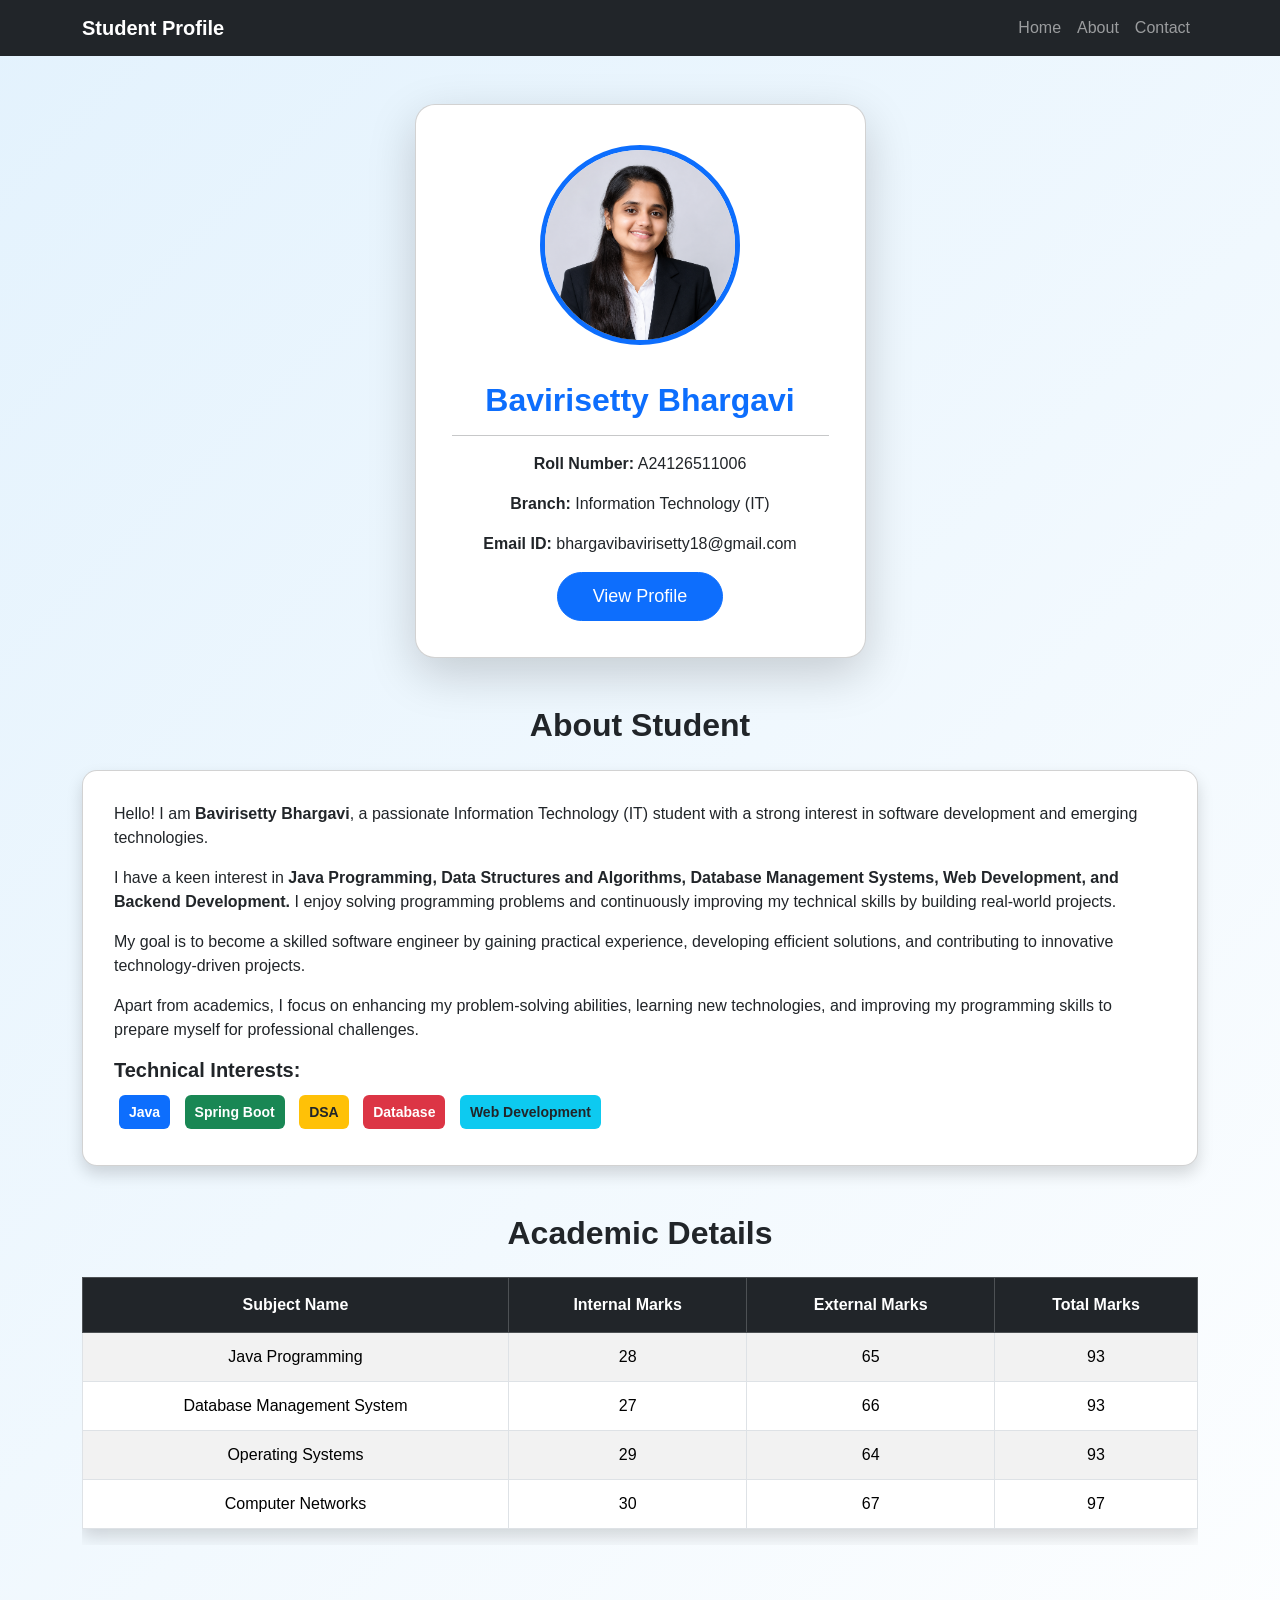
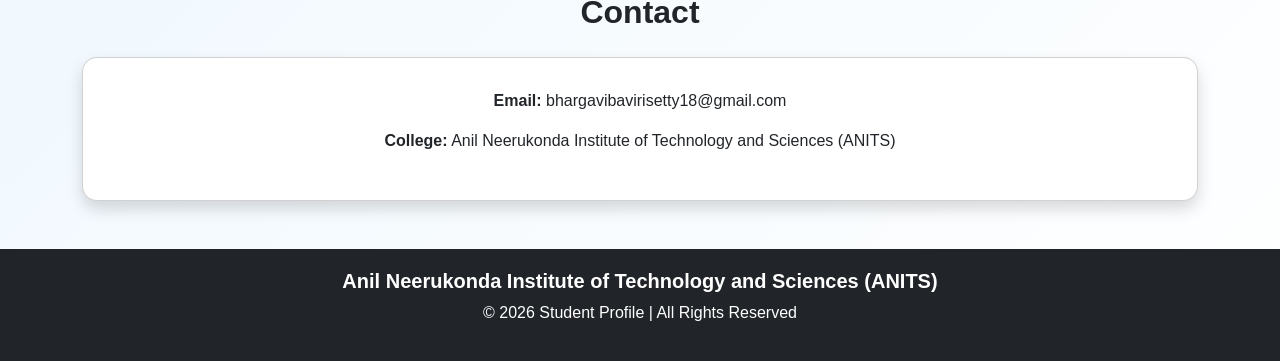
==== index.html @ 39b28a6b "Initial commit" ====
<!DOCTYPE html>
<html lang="en">

<head>

<meta charset="UTF-8">
<meta name="viewport" content="width=device-width, initial-scale=1.0">

<title>Student Profile</title>

<link href="https://cdn.jsdelivr.net/npm/bootstrap@5.3.3/dist/css/bootstrap.min.css"
rel="stylesheet">

<link rel="stylesheet" href="style.css">

</head>


<body>


<!-- Navbar -->

<nav class="navbar navbar-expand-lg navbar-dark bg-dark sticky-top">

<div class="container">

<a class="navbar-brand fw-bold" href="#home">
Student Profile
</a>


<button class="navbar-toggler"
type="button"
data-bs-toggle="collapse"
data-bs-target="#navbarMenu">

<span class="navbar-toggler-icon"></span>

</button>



<div class="collapse navbar-collapse" id="navbarMenu">

<ul class="navbar-nav ms-auto">

<li class="nav-item">
<a class="nav-link" href="#home">Home</a>
</li>


<li class="nav-item">
<a class="nav-link" href="#about">About</a>
</li>


<li class="nav-item">
<a class="nav-link" href="#contact">Contact</a>
</li>


</ul>

</div>

</div>

</nav>





<!-- Home Section -->

<section id="home">


<div class="container my-5">


<div class="row justify-content-center">


<div class="col-lg-5 col-md-7 col-sm-12">


<div class="card profile-card shadow-lg">


<!-- Updated Image Path -->

<img src="image/pic.png"
class="profile-img"
alt="Student Photo">



<div class="card-body text-center">


<h2 class="student-name">
Bavirisetty Bhargavi
</h2>


<hr>


<p>
<strong>Roll Number:</strong>
A24126511006
</p>


<p>
<strong>Branch:</strong>
Information Technology (IT)
</p>


<p>
<strong>Email ID:</strong>
bhargavibavirisetty18@gmail.com
</p>



<button class="btn btn-primary profile-btn">
View Profile
</button>


</div>


</div>


</div>


</div>


</div>


</section>







<!-- About Section -->


<section id="about" class="container my-5">


<h2 class="text-center section-title">
About Student
</h2>



<div class="card shadow about-card">


<div class="card-body">


<p>
Hello! I am <strong>Bavirisetty Bhargavi</strong>, a passionate
Information Technology (IT) student with a strong interest in
software development and emerging technologies.
</p>



<p>
I have a keen interest in
<strong>
Java Programming, Data Structures and Algorithms,
Database Management Systems, Web Development,
and Backend Development.
</strong>

I enjoy solving programming problems and continuously
improving my technical skills by building real-world projects.
</p>



<p>
My goal is to become a skilled software engineer by gaining
practical experience, developing efficient solutions, and
contributing to innovative technology-driven projects.
</p>



<p>
Apart from academics, I focus on enhancing my problem-solving
abilities, learning new technologies, and improving my
programming skills to prepare myself for professional challenges.
</p>



<h5 class="fw-bold">
Technical Interests:
</h5>


<span class="badge bg-primary">
Java
</span>


<span class="badge bg-success">
Spring Boot
</span>


<span class="badge bg-warning text-dark">
DSA
</span>


<span class="badge bg-danger">
Database
</span>


<span class="badge bg-info text-dark">
Web Development
</span>



</div>


</div>


</section>







<!-- Academic Details -->


<section class="container my-5">


<h2 class="text-center section-title">
Academic Details
</h2>



<div class="table-responsive">


<table class="table table-bordered table-striped table-hover shadow">


<thead class="table-dark">

<tr>

<th>Subject Name</th>
<th>Internal Marks</th>
<th>External Marks</th>
<th>Total Marks</th>

</tr>

</thead>



<tbody>


<tr>
<td>Java Programming</td>
<td>28</td>
<td>65</td>
<td>93</td>
</tr>



<tr>
<td>Database Management System</td>
<td>27</td>
<td>66</td>
<td>93</td>
</tr>



<tr>
<td>Operating Systems</td>
<td>29</td>
<td>64</td>
<td>93</td>
</tr>



<tr>
<td>Computer Networks</td>
<td>30</td>
<td>67</td>
<td>97</td>
</tr>


</tbody>


</table>


</div>


</section>







<!-- Contact Section -->


<section id="contact" class="container my-5">


<h2 class="text-center section-title">
Contact
</h2>



<div class="card shadow contact-card text-center">


<div class="card-body">


<p>
<strong>Email:</strong>
bhargavibavirisetty18@gmail.com
</p>



<p>
<strong>College:</strong>
Anil Neerukonda Institute of Technology and Sciences (ANITS)
</p>



</div>


</div>


</section>







<!-- Footer -->


<footer class="text-center">


<h5>
Anil Neerukonda Institute of Technology and Sciences (ANITS)
</h5>


<p>
© 2026 Student Profile | All Rights Reserved
</p>


</footer>





<script src="https://cdn.jsdelivr.net/npm/bootstrap@5.3.3/dist/js/bootstrap.bundle.min.js">
</script>


</body>

</html>
---- style.css ----
html {

    scroll-behavior: smooth;

}



body {

    background: linear-gradient(
        135deg,
        #e3f2fd,
        #ffffff
    );

    font-family: Arial, sans-serif;

}



/* Profile Card */

.profile-card {

    border-radius:20px;

    padding:20px;

    transition:0.3s;

}


.profile-card:hover {

    transform:translateY(-10px);

}



/* Student Image */

.profile-img {

    width:200px;

    height:200px;

    object-fit:cover;

    border-radius:50%;

    margin:20px auto;

    border:5px solid #0d6efd;

}



/* Student Name */

.student-name {

    color:#0d6efd;

    font-weight:bold;

}



/* Button */

.profile-btn {

    padding:10px 35px;

    border-radius:25px;

    font-size:18px;

}



/* Section Titles */

.section-title {

    font-weight:bold;

    color:#212529;

    margin-bottom:25px;

}



/* About and Contact Cards */

.about-card,
.contact-card {

    border-radius:15px;

    padding:15px;

}



/* Badges */

.badge {

    font-size:14px;

    padding:10px;

    margin:5px;

}



/* Table */

.table {

    background:white;

    text-align:center;

}



.table th {

    padding:15px;

}


.table td {

    padding:12px;

}




/* Footer */

footer {

    background:#212529;

    color:white;

    text-align:center;

    padding:20px;

    margin-top:40px;

}


footer h5 {

    font-weight:bold;

}
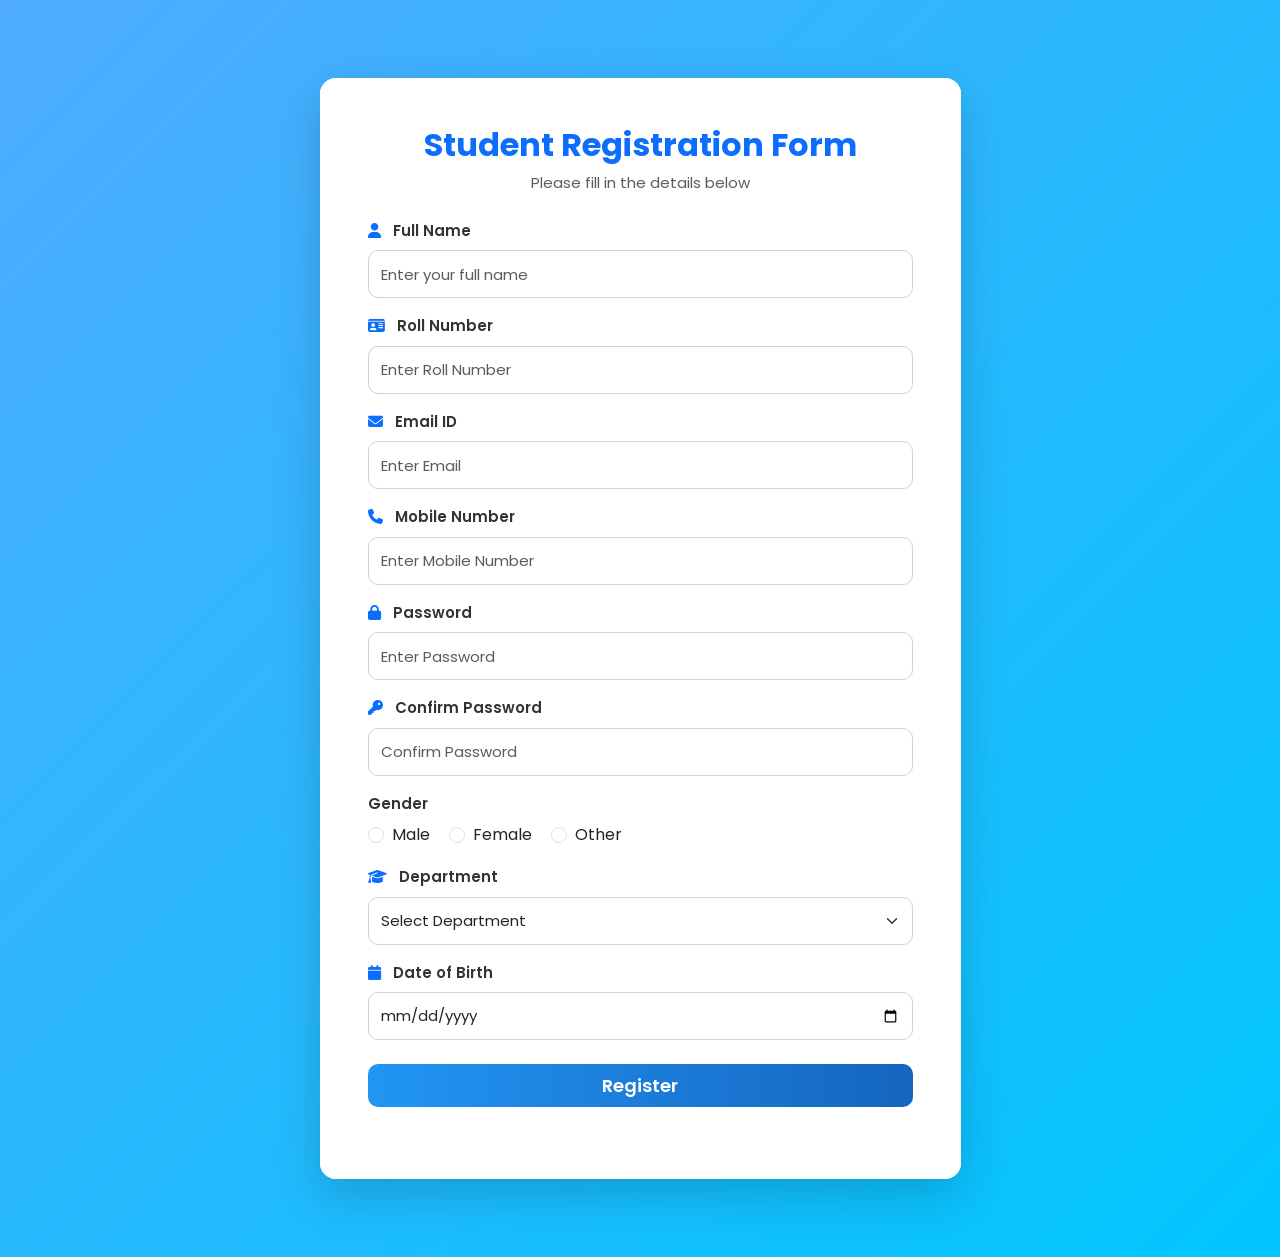
==== commit e64111cb: "Student registration" ====
--- a/index.html
+++ b/index.html
@@ -1,421 +1,302 @@
-<!DOCTYPE html>
-<html lang="en">
-
-<head>
-
-<meta charset="UTF-8">
-<meta name="viewport" content="width=device-width, initial-scale=1.0">
-
-<title>Student Profile</title>
-
-<link href="https://cdn.jsdelivr.net/npm/bootstrap@5.3.3/dist/css/bootstrap.min.css"
-rel="stylesheet">
-
-<link rel="stylesheet" href="style.css">
-
-</head>
-
-
-<body>
-
-
-<!-- Navbar -->
-
-<nav class="navbar navbar-expand-lg navbar-dark bg-dark sticky-top">
-
-<div class="container">
-
-<a class="navbar-brand fw-bold" href="#home">
-Student Profile
-</a>
-
-
-<button class="navbar-toggler"
-type="button"
-data-bs-toggle="collapse"
-data-bs-target="#navbarMenu">
-
-<span class="navbar-toggler-icon"></span>
-
-</button>
-
-
-
-<div class="collapse navbar-collapse" id="navbarMenu">
-
-<ul class="navbar-nav ms-auto">
-
-<li class="nav-item">
-<a class="nav-link" href="#home">Home</a>
-</li>
-
-
-<li class="nav-item">
-<a class="nav-link" href="#about">About</a>
-</li>
-
-
-<li class="nav-item">
-<a class="nav-link" href="#contact">Contact</a>
-</li>
-
-
-</ul>
-
-</div>
-
-</div>
-
-</nav>
-
-
-
-
-
-<!-- Home Section -->
-
-<section id="home">
-
-
-<div class="container my-5">
-
-
-<div class="row justify-content-center">
-
-
-<div class="col-lg-5 col-md-7 col-sm-12">
-
-
-<div class="card profile-card shadow-lg">
-
-
-<!-- Updated Image Path -->
-
-<img src="image/pic.png"
-class="profile-img"
-alt="Student Photo">
-
-
-
-<div class="card-body text-center">
-
-
-<h2 class="student-name">
-Bavirisetty Bhargavi
-</h2>
-
-
-<hr>
-
-
-<p>
-<strong>Roll Number:</strong>
-A24126511006
-</p>
-
-
-<p>
-<strong>Branch:</strong>
-Information Technology (IT)
-</p>
-
-
-<p>
-<strong>Email ID:</strong>
-bhargavibavirisetty18@gmail.com
-</p>
-
-
-
-<button class="btn btn-primary profile-btn">
-View Profile
-</button>
-
-
-</div>
-
-
-</div>
-
-
-</div>
-
-
-</div>
-
-
-</div>
-
-
-</section>
-
-
-
-
-
-
-
-<!-- About Section -->
-
-
-<section id="about" class="container my-5">
-
-
-<h2 class="text-center section-title">
-About Student
-</h2>
-
-
-
-<div class="card shadow about-card">
-
-
-<div class="card-body">
-
-
-<p>
-Hello! I am <strong>Bavirisetty Bhargavi</strong>, a passionate
-Information Technology (IT) student with a strong interest in
-software development and emerging technologies.
-</p>
-
-
-
-<p>
-I have a keen interest in
-<strong>
-Java Programming, Data Structures and Algorithms,
-Database Management Systems, Web Development,
-and Backend Development.
-</strong>
-
-I enjoy solving programming problems and continuously
-improving my technical skills by building real-world projects.
-</p>
-
-
-
-<p>
-My goal is to become a skilled software engineer by gaining
-practical experience, developing efficient solutions, and
-contributing to innovative technology-driven projects.
-</p>
-
-
-
-<p>
-Apart from academics, I focus on enhancing my problem-solving
-abilities, learning new technologies, and improving my
-programming skills to prepare myself for professional challenges.
-</p>
-
-
-
-<h5 class="fw-bold">
-Technical Interests:
-</h5>
-
-
-<span class="badge bg-primary">
-Java
-</span>
-
-
-<span class="badge bg-success">
-Spring Boot
-</span>
-
-
-<span class="badge bg-warning text-dark">
-DSA
-</span>
-
-
-<span class="badge bg-danger">
-Database
-</span>
-
-
-<span class="badge bg-info text-dark">
-Web Development
-</span>
-
-
-
-</div>
-
-
-</div>
-
-
-</section>
-
-
-
-
-
-
-
-<!-- Academic Details -->
-
-
-<section class="container my-5">
-
-
-<h2 class="text-center section-title">
-Academic Details
-</h2>
-
-
-
-<div class="table-responsive">
-
-
-<table class="table table-bordered table-striped table-hover shadow">
-
-
-<thead class="table-dark">
-
-<tr>
-
-<th>Subject Name</th>
-<th>Internal Marks</th>
-<th>External Marks</th>
-<th>Total Marks</th>
-
-</tr>
-
-</thead>
-
-
-
-<tbody>
-
-
-<tr>
-<td>Java Programming</td>
-<td>28</td>
-<td>65</td>
-<td>93</td>
-</tr>
-
-
-
-<tr>
-<td>Database Management System</td>
-<td>27</td>
-<td>66</td>
-<td>93</td>
-</tr>
-
-
-
-<tr>
-<td>Operating Systems</td>
-<td>29</td>
-<td>64</td>
-<td>93</td>
-</tr>
-
-
-
-<tr>
-<td>Computer Networks</td>
-<td>30</td>
-<td>67</td>
-<td>97</td>
-</tr>
-
-
-</tbody>
-
-
-</table>
-
-
-</div>
-
-
-</section>
-
-
-
-
-
-
-
-<!-- Contact Section -->
-
-
-<section id="contact" class="container my-5">
-
-
-<h2 class="text-center section-title">
-Contact
-</h2>
-
-
-
-<div class="card shadow contact-card text-center">
-
-
-<div class="card-body">
-
-
-<p>
-<strong>Email:</strong>
-bhargavibavirisetty18@gmail.com
-</p>
-
-
-
-<p>
-<strong>College:</strong>
-Anil Neerukonda Institute of Technology and Sciences (ANITS)
-</p>
-
-
-
-</div>
-
-
-</div>
-
-
-</section>
-
-
-
-
-
-
-
-<!-- Footer -->
-
-
-<footer class="text-center">
-
-
-<h5>
-Anil Neerukonda Institute of Technology and Sciences (ANITS)
-</h5>
-
-
-<p>
-© 2026 Student Profile | All Rights Reserved
-</p>
-
-
-</footer>
-
-
-
-
-
-<script src="https://cdn.jsdelivr.net/npm/bootstrap@5.3.3/dist/js/bootstrap.bundle.min.js">
-</script>
-
-
-</body>
-
+<!DOCTYPE html>
+<html lang="en">
+<head>
+    <meta charset="UTF-8">
+    <meta name="viewport" content="width=device-width, initial-scale=1.0">
+
+    <title>Student Registration Form</title>
+
+    <!-- Bootstrap CSS -->
+    <link href="https://cdn.jsdelivr.net/npm/bootstrap@5.3.3/dist/css/bootstrap.min.css" rel="stylesheet">
+
+    <!-- Font Awesome -->
+    <link rel="stylesheet"
+    href="https://cdnjs.cloudflare.com/ajax/libs/font-awesome/6.5.2/css/all.min.css">
+
+    <!-- Custom CSS -->
+    <link rel="stylesheet" href="style.css">
+</head>
+
+<body>
+
+<div class="container py-5">
+
+    <div class="row justify-content-center">
+
+        <div class="col-lg-7 col-md-9">
+
+            <div class="card shadow-lg border-0 rounded-4">
+
+                <div class="card-body p-5">
+
+                    <h2 class="text-center text-primary fw-bold">
+                        Student Registration Form
+                    </h2>
+
+                    <p class="text-center text-muted mb-4">
+                        Please fill in the details below
+                    </p>
+
+                    <form id="registrationForm">
+
+                        <!-- Full Name -->
+
+                        <div class="mb-3">
+
+                            <label class="form-label fw-semibold">
+                                <i class="fa-solid fa-user text-primary"></i>
+                                Full Name
+                            </label>
+
+                            <input
+                            type="text"
+                            id="name"
+                            class="form-control"
+                            placeholder="Enter your full name">
+
+                            <small id="nameError" class="text-danger"></small>
+
+                        </div>
+
+                        <!-- Roll Number -->
+
+                        <div class="mb-3">
+
+                            <label class="form-label fw-semibold">
+                                <i class="fa-solid fa-id-card text-primary"></i>
+                                Roll Number
+                            </label>
+
+                            <input
+                            type="text"
+                            id="roll"
+                            class="form-control"
+                            placeholder="Enter Roll Number">
+
+                            <small id="rollError" class="text-danger"></small>
+
+                        </div>
+
+                        <!-- Email -->
+
+                        <div class="mb-3">
+
+                            <label class="form-label fw-semibold">
+                                <i class="fa-solid fa-envelope text-primary"></i>
+                                Email ID
+                            </label>
+
+                            <input
+                            type="email"
+                            id="email"
+                            class="form-control"
+                            placeholder="Enter Email">
+
+                            <small id="emailError" class="text-danger"></small>
+
+                        </div>
+
+                        <!-- Mobile -->
+
+                        <div class="mb-3">
+
+                            <label class="form-label fw-semibold">
+                                <i class="fa-solid fa-phone text-primary"></i>
+                                Mobile Number
+                            </label>
+
+                            <input
+                            type="text"
+                            id="mobile"
+                            class="form-control"
+                            placeholder="Enter Mobile Number">
+
+                            <small id="mobileError" class="text-danger"></small>
+
+                        </div>
+
+                        <!-- Password -->
+
+                        <div class="mb-3">
+
+                            <label class="form-label fw-semibold">
+                                <i class="fa-solid fa-lock text-primary"></i>
+                                Password
+                            </label>
+
+                            <input
+                            type="password"
+                            id="password"
+                            class="form-control"
+                            placeholder="Enter Password">
+
+                            <small id="passwordError" class="text-danger"></small>
+
+                        </div>
+
+                        <!-- Confirm Password -->
+
+                        <div class="mb-3">
+
+                            <label class="form-label fw-semibold">
+                                <i class="fa-solid fa-key text-primary"></i>
+                                Confirm Password
+                            </label>
+
+                            <input
+                            type="password"
+                            id="confirmPassword"
+                            class="form-control"
+                            placeholder="Confirm Password">
+
+                            <small id="confirmPasswordError" class="text-danger"></small>
+
+                        </div>
+
+                        <!-- Gender -->
+
+                        <div class="mb-3">
+
+                            <label class="form-label fw-semibold">
+                                Gender
+                            </label>
+
+                            <div>
+
+                                <div class="form-check form-check-inline">
+
+                                    <input
+                                    class="form-check-input"
+                                    type="radio"
+                                    name="gender"
+                                    value="Male">
+
+                                    <label class="form-check-label">
+                                        Male
+                                    </label>
+
+                                </div>
+
+                                <div class="form-check form-check-inline">
+
+                                    <input
+                                    class="form-check-input"
+                                    type="radio"
+                                    name="gender"
+                                    value="Female">
+
+                                    <label class="form-check-label">
+                                        Female
+                                    </label>
+
+                                </div>
+
+                                <div class="form-check form-check-inline">
+
+                                    <input
+                                    class="form-check-input"
+                                    type="radio"
+                                    name="gender"
+                                    value="Other">
+
+                                    <label class="form-check-label">
+                                        Other
+                                    </label>
+
+                                </div>
+
+                            </div>
+
+                            <small id="genderError" class="text-danger"></small>
+
+                        </div>
+
+                        <!-- Department -->
+
+                        <div class="mb-3">
+
+                            <label class="form-label fw-semibold">
+                                <i class="fa-solid fa-graduation-cap text-primary"></i>
+                                Department
+                            </label>
+
+                            <select
+                            id="department"
+                            class="form-select">
+
+                                <option value="">
+                                    Select Department
+                                </option>
+
+                                <option>CSE</option>
+                                <option>IT</option>
+                                <option>ECE</option>
+                                <option>EEE</option>
+                                <option>Mechanical</option>
+                                <option>Civil</option>
+
+                            </select>
+
+                            <small id="departmentError" class="text-danger"></small>
+
+                        </div>
+
+                        <!-- Date of Birth -->
+
+                        <div class="mb-3">
+
+                            <label class="form-label fw-semibold">
+                                <i class="fa-solid fa-calendar text-primary"></i>
+                                Date of Birth
+                            </label>
+
+                            <input
+                            type="date"
+                            id="dob"
+                            class="form-control">
+
+                            <small id="dobError" class="text-danger"></small>
+
+                        </div>
+
+                        <!-- Submit -->
+
+                        <div class="d-grid mt-4">
+
+                            <button
+                            type="submit"
+                            class="btn btn-primary btn-lg">
+
+                                Register
+
+                            </button>
+
+                        </div>
+
+                        <h5
+                        id="successMessage"
+                        class="text-center mt-4 text-success">
+                        </h5>
+
+                    </form>
+
+                </div>
+
+            </div>
+
+        </div>
+
+    </div>
+
+</div>
+
+<!-- Bootstrap JS -->
+
+<script src="https://cdn.jsdelivr.net/npm/bootstrap@5.3.3/dist/js/bootstrap.bundle.min.js"></script>
+
+<!-- JavaScript -->
+
+<script src="script.js"></script>
+
+</body>
 </html>
--- a/style.css
+++ b/style.css
@@ -1,180 +1,182 @@
-html {
-
-    scroll-behavior: smooth;
-
-}
-
-
-
-body {
-
-    background: linear-gradient(
-        135deg,
-        #e3f2fd,
-        #ffffff
-    );
-
-    font-family: Arial, sans-serif;
-
-}
-
-
-
-/* Profile Card */
-
-.profile-card {
-
-    border-radius:20px;
-
-    padding:20px;
-
-    transition:0.3s;
-
-}
-
-
-.profile-card:hover {
-
-    transform:translateY(-10px);
-
-}
-
-
-
-/* Student Image */
-
-.profile-img {
-
-    width:200px;
-
-    height:200px;
-
-    object-fit:cover;
-
-    border-radius:50%;
-
-    margin:20px auto;
-
-    border:5px solid #0d6efd;
-
-}
-
-
-
-/* Student Name */
-
-.student-name {
-
-    color:#0d6efd;
-
-    font-weight:bold;
-
-}
-
-
-
-/* Button */
-
-.profile-btn {
-
-    padding:10px 35px;
-
-    border-radius:25px;
-
-    font-size:18px;
-
-}
-
-
-
-/* Section Titles */
-
-.section-title {
-
-    font-weight:bold;
-
-    color:#212529;
-
-    margin-bottom:25px;
-
-}
-
-
-
-/* About and Contact Cards */
-
-.about-card,
-.contact-card {
-
-    border-radius:15px;
-
-    padding:15px;
-
-}
-
-
-
-/* Badges */
-
-.badge {
-
-    font-size:14px;
-
-    padding:10px;
-
-    margin:5px;
-
-}
-
-
-
-/* Table */
-
-.table {
-
-    background:white;
-
-    text-align:center;
-
-}
-
-
-
-.table th {
-
-    padding:15px;
-
-}
-
-
-.table td {
-
-    padding:12px;
-
-}
-
-
-
-
-/* Footer */
-
-footer {
-
-    background:#212529;
-
-    color:white;
-
-    text-align:center;
-
-    padding:20px;
-
-    margin-top:40px;
-
-}
-
-
-footer h5 {
-
-    font-weight:bold;
-
+/* Google Font */
+@import url('https://fonts.googleapis.com/css2?family=Poppins:wght@300;400;500;600;700&display=swap');
+
+*{
+    margin:0;
+    padding:0;
+    box-sizing:border-box;
+    font-family:'Poppins',sans-serif;
+}
+
+body{
+    min-height:100vh;
+    background:linear-gradient(135deg,#4facfe,#00c6ff);
+    display:flex;
+    justify-content:center;
+    align-items:center;
+    padding:30px;
+}
+
+/* Card */
+
+.card{
+    border:none;
+    border-radius:20px;
+    overflow:hidden;
+    animation:fadeIn .8s ease;
+}
+
+.card-body{
+    background:#ffffff;
+    padding:40px;
+}
+
+h2{
+    color:#0d47a1;
+    font-weight:700;
+}
+
+.text-muted{
+    font-size:15px;
+}
+
+/* Labels */
+
+.form-label{
+    font-size:15px;
+    color:#333;
+    margin-bottom:8px;
+}
+
+/* Inputs */
+
+.form-control,
+.form-select{
+
+    height:48px;
+    border-radius:10px;
+    border:1px solid #ced4da;
+    transition:.3s;
+    font-size:15px;
+}
+
+.form-control:focus,
+.form-select:focus{
+
+    border-color:#2196f3;
+    box-shadow:0 0 8px rgba(33,150,243,.3);
+
+}
+
+.form-control:hover,
+.form-select:hover{
+
+    border-color:#2196f3;
+
+}
+
+/* Radio */
+
+.form-check{
+
+    margin-right:15px;
+
+}
+
+.form-check-input:checked{
+
+    background:#2196f3;
+    border-color:#2196f3;
+
+}
+
+/* Button */
+
+.btn-primary{
+
+    background:linear-gradient(90deg,#2196f3,#1565c0);
+    border:none;
+    border-radius:10px;
+    font-size:18px;
+    font-weight:600;
+    transition:.3s;
+
+}
+
+.btn-primary:hover{
+
+    transform:translateY(-2px);
+    box-shadow:0 8px 18px rgba(0,0,0,.2);
+
+}
+
+/* Error */
+
+.text-danger{
+
+    font-size:13px;
+    margin-top:4px;
+    display:block;
+
+}
+
+/* Success */
+
+#successMessage{
+
+    font-weight:600;
+    font-size:18px;
+
+}
+
+/* Icons */
+
+.fa-solid{
+
+    margin-right:8px;
+
+}
+
+/* Animation */
+
+@keyframes fadeIn{
+
+    from{
+
+        opacity:0;
+        transform:translateY(30px);
+
+    }
+
+    to{
+
+        opacity:1;
+        transform:translateY(0);
+
+    }
+
+}
+
+/* Mobile */
+
+@media(max-width:768px){
+
+.card-body{
+
+    padding:25px;
+
+}
+
+h2{
+
+    font-size:28px;
+
+}
+
+.btn-primary{
+
+    font-size:16px;
+
+}
+
 }
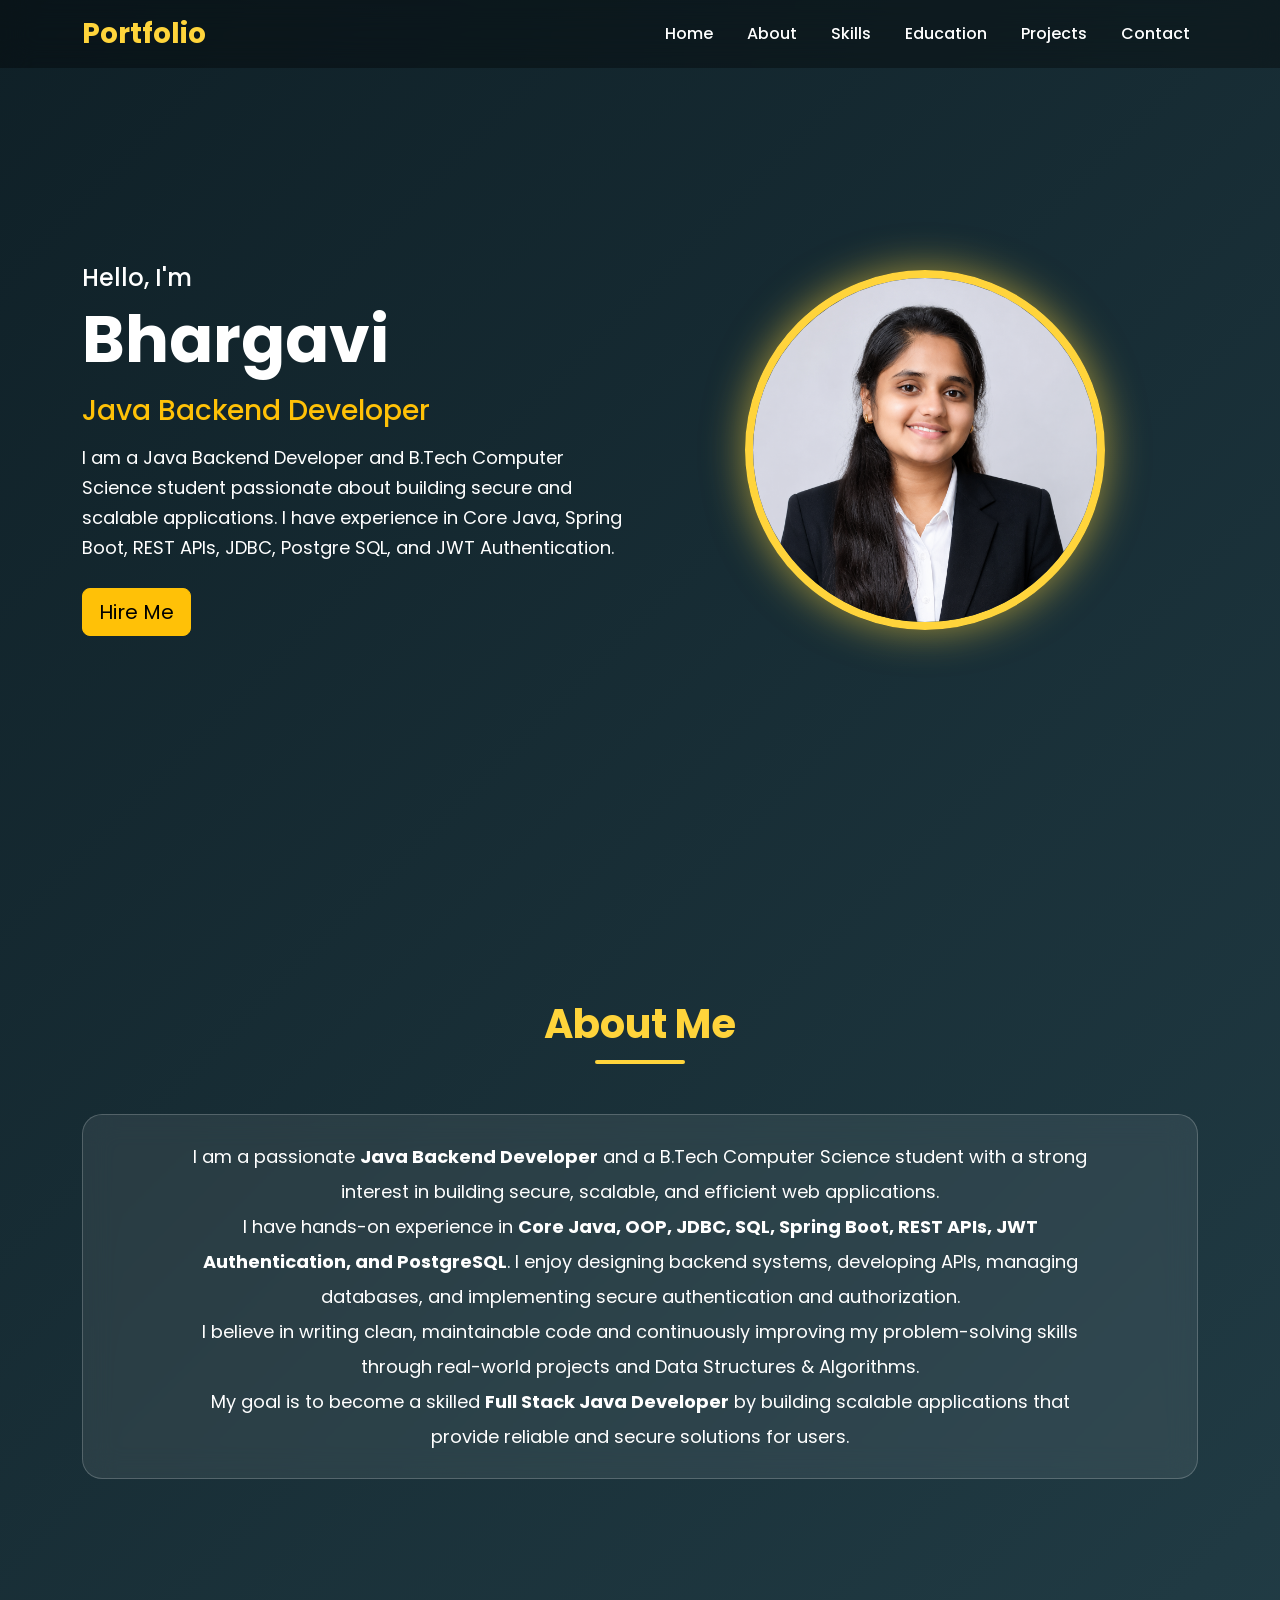
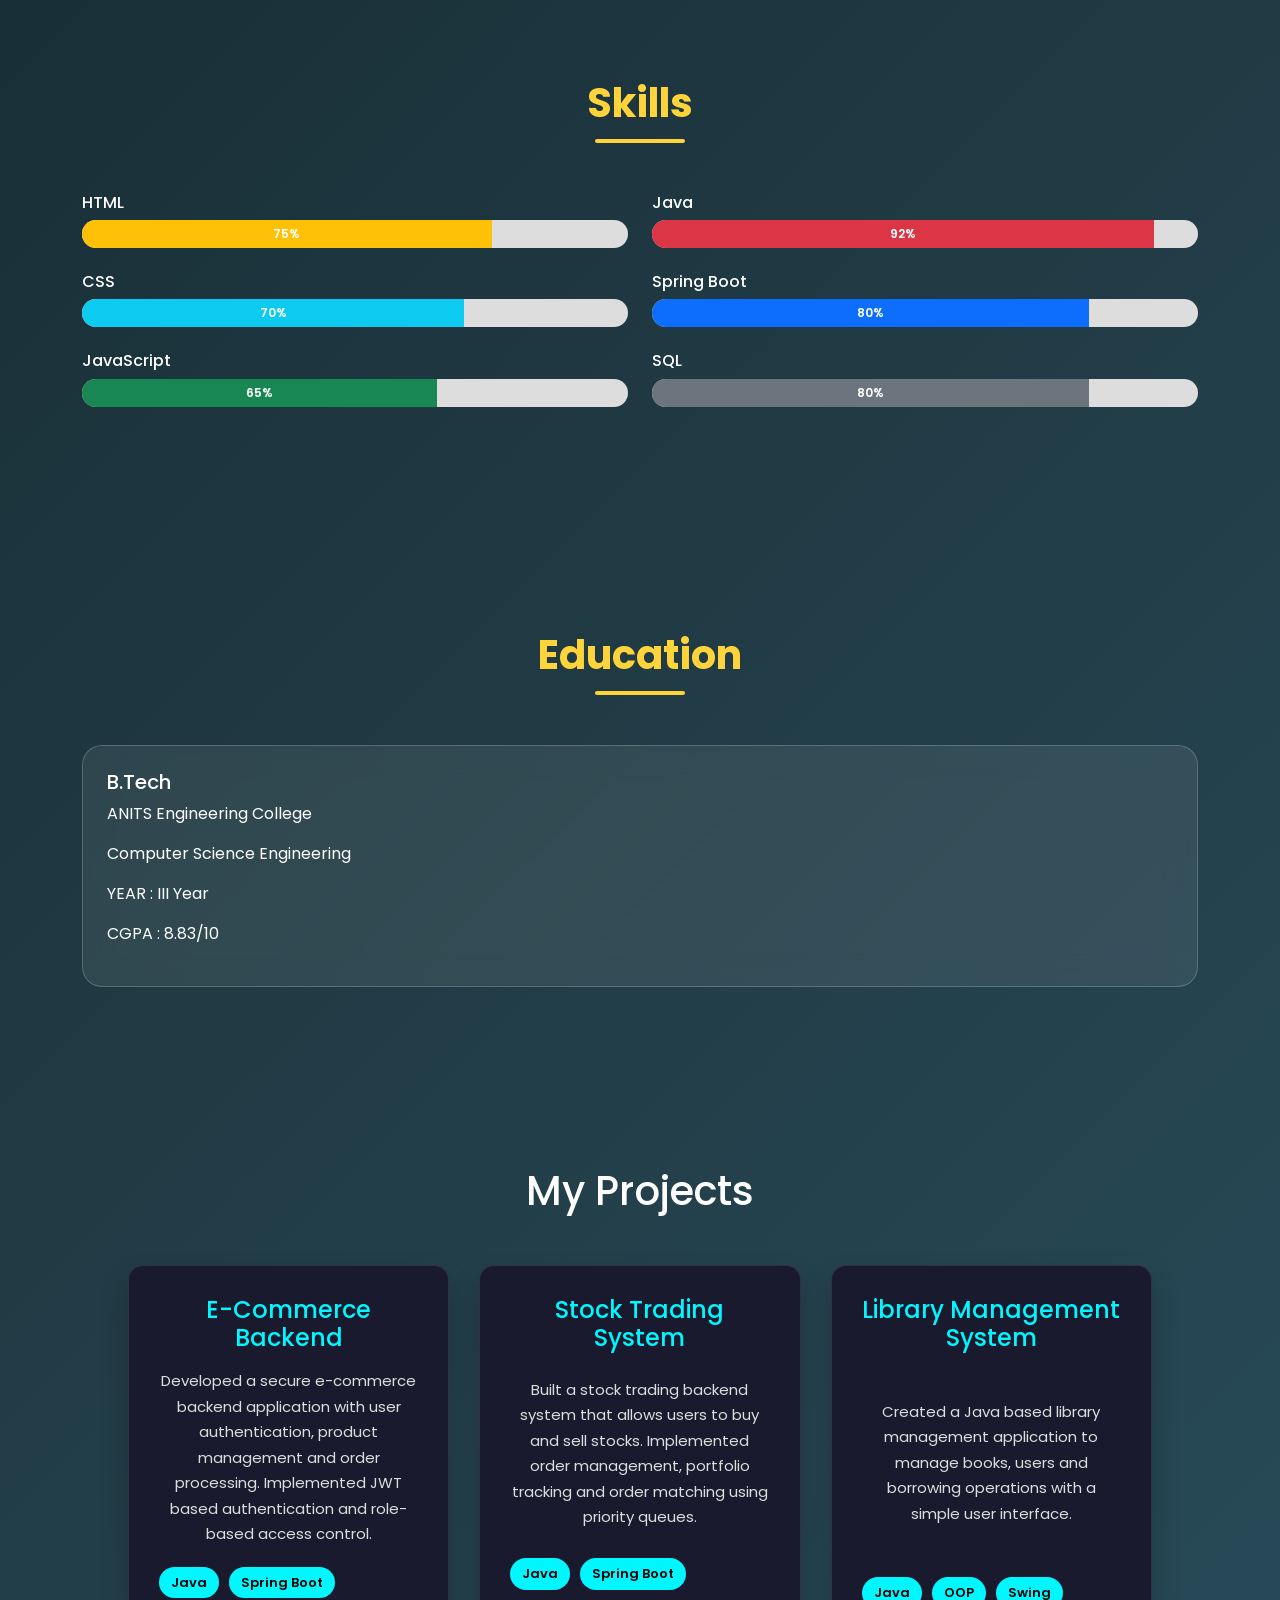
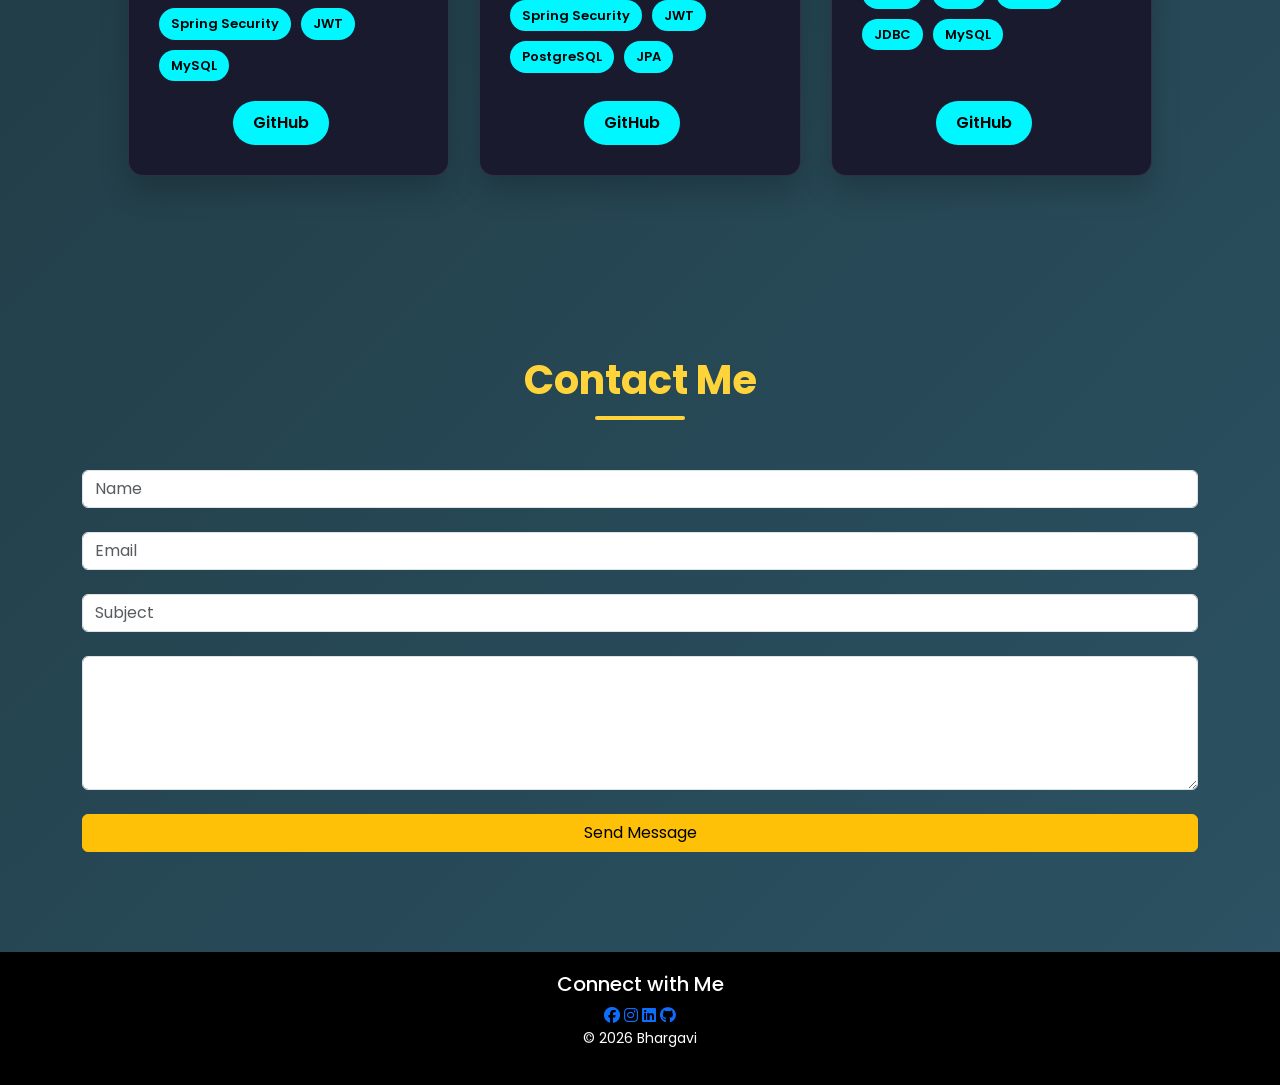
==== commit d50a82c4: "Add files via upload" ====
--- a/index.html
+++ b/index.html
@@ -1,302 +1,500 @@
 <!DOCTYPE html>
 <html lang="en">
 <head>
-    <meta charset="UTF-8">
-    <meta name="viewport" content="width=device-width, initial-scale=1.0">
-
-    <title>Student Registration Form</title>
-
-    <!-- Bootstrap CSS -->
-    <link href="https://cdn.jsdelivr.net/npm/bootstrap@5.3.3/dist/css/bootstrap.min.css" rel="stylesheet">
-
-    <!-- Font Awesome -->
-    <link rel="stylesheet"
-    href="https://cdnjs.cloudflare.com/ajax/libs/font-awesome/6.5.2/css/all.min.css">
-
-    <!-- Custom CSS -->
-    <link rel="stylesheet" href="style.css">
+
+<meta charset="UTF-8">
+<meta name="viewport" content="width=device-width, initial-scale=1.0">
+
+<title>Bhargavi | Portfolio</title>
+
+<link href="https://cdn.jsdelivr.net/npm/bootstrap@5.3.3/dist/css/bootstrap.min.css" rel="stylesheet">
+
+<link rel="stylesheet"
+href="https://cdnjs.cloudflare.com/ajax/libs/font-awesome/6.5.2/css/all.min.css">
+
+<link rel="stylesheet" href="style.css">
+
 </head>
 
 <body>
 
-<div class="container py-5">
-
-    <div class="row justify-content-center">
-
-        <div class="col-lg-7 col-md-9">
-
-            <div class="card shadow-lg border-0 rounded-4">
-
-                <div class="card-body p-5">
-
-                    <h2 class="text-center text-primary fw-bold">
-                        Student Registration Form
-                    </h2>
-
-                    <p class="text-center text-muted mb-4">
-                        Please fill in the details below
-                    </p>
-
-                    <form id="registrationForm">
-
-                        <!-- Full Name -->
-
-                        <div class="mb-3">
-
-                            <label class="form-label fw-semibold">
-                                <i class="fa-solid fa-user text-primary"></i>
-                                Full Name
-                            </label>
-
-                            <input
-                            type="text"
-                            id="name"
-                            class="form-control"
-                            placeholder="Enter your full name">
-
-                            <small id="nameError" class="text-danger"></small>
-
-                        </div>
-
-                        <!-- Roll Number -->
-
-                        <div class="mb-3">
-
-                            <label class="form-label fw-semibold">
-                                <i class="fa-solid fa-id-card text-primary"></i>
-                                Roll Number
-                            </label>
-
-                            <input
-                            type="text"
-                            id="roll"
-                            class="form-control"
-                            placeholder="Enter Roll Number">
-
-                            <small id="rollError" class="text-danger"></small>
-
-                        </div>
-
-                        <!-- Email -->
-
-                        <div class="mb-3">
-
-                            <label class="form-label fw-semibold">
-                                <i class="fa-solid fa-envelope text-primary"></i>
-                                Email ID
-                            </label>
-
-                            <input
-                            type="email"
-                            id="email"
-                            class="form-control"
-                            placeholder="Enter Email">
-
-                            <small id="emailError" class="text-danger"></small>
-
-                        </div>
-
-                        <!-- Mobile -->
-
-                        <div class="mb-3">
-
-                            <label class="form-label fw-semibold">
-                                <i class="fa-solid fa-phone text-primary"></i>
-                                Mobile Number
-                            </label>
-
-                            <input
-                            type="text"
-                            id="mobile"
-                            class="form-control"
-                            placeholder="Enter Mobile Number">
-
-                            <small id="mobileError" class="text-danger"></small>
-
-                        </div>
-
-                        <!-- Password -->
-
-                        <div class="mb-3">
-
-                            <label class="form-label fw-semibold">
-                                <i class="fa-solid fa-lock text-primary"></i>
-                                Password
-                            </label>
-
-                            <input
-                            type="password"
-                            id="password"
-                            class="form-control"
-                            placeholder="Enter Password">
-
-                            <small id="passwordError" class="text-danger"></small>
-
-                        </div>
-
-                        <!-- Confirm Password -->
-
-                        <div class="mb-3">
-
-                            <label class="form-label fw-semibold">
-                                <i class="fa-solid fa-key text-primary"></i>
-                                Confirm Password
-                            </label>
-
-                            <input
-                            type="password"
-                            id="confirmPassword"
-                            class="form-control"
-                            placeholder="Confirm Password">
-
-                            <small id="confirmPasswordError" class="text-danger"></small>
-
-                        </div>
-
-                        <!-- Gender -->
-
-                        <div class="mb-3">
-
-                            <label class="form-label fw-semibold">
-                                Gender
-                            </label>
-
-                            <div>
-
-                                <div class="form-check form-check-inline">
-
-                                    <input
-                                    class="form-check-input"
-                                    type="radio"
-                                    name="gender"
-                                    value="Male">
-
-                                    <label class="form-check-label">
-                                        Male
-                                    </label>
-
-                                </div>
-
-                                <div class="form-check form-check-inline">
-
-                                    <input
-                                    class="form-check-input"
-                                    type="radio"
-                                    name="gender"
-                                    value="Female">
-
-                                    <label class="form-check-label">
-                                        Female
-                                    </label>
-
-                                </div>
-
-                                <div class="form-check form-check-inline">
-
-                                    <input
-                                    class="form-check-input"
-                                    type="radio"
-                                    name="gender"
-                                    value="Other">
-
-                                    <label class="form-check-label">
-                                        Other
-                                    </label>
-
-                                </div>
-
-                            </div>
-
-                            <small id="genderError" class="text-danger"></small>
-
-                        </div>
-
-                        <!-- Department -->
-
-                        <div class="mb-3">
-
-                            <label class="form-label fw-semibold">
-                                <i class="fa-solid fa-graduation-cap text-primary"></i>
-                                Department
-                            </label>
-
-                            <select
-                            id="department"
-                            class="form-select">
-
-                                <option value="">
-                                    Select Department
-                                </option>
-
-                                <option>CSE</option>
-                                <option>IT</option>
-                                <option>ECE</option>
-                                <option>EEE</option>
-                                <option>Mechanical</option>
-                                <option>Civil</option>
-
-                            </select>
-
-                            <small id="departmentError" class="text-danger"></small>
-
-                        </div>
-
-                        <!-- Date of Birth -->
-
-                        <div class="mb-3">
-
-                            <label class="form-label fw-semibold">
-                                <i class="fa-solid fa-calendar text-primary"></i>
-                                Date of Birth
-                            </label>
-
-                            <input
-                            type="date"
-                            id="dob"
-                            class="form-control">
-
-                            <small id="dobError" class="text-danger"></small>
-
-                        </div>
-
-                        <!-- Submit -->
-
-                        <div class="d-grid mt-4">
-
-                            <button
-                            type="submit"
-                            class="btn btn-primary btn-lg">
-
-                                Register
-
-                            </button>
-
-                        </div>
-
-                        <h5
-                        id="successMessage"
-                        class="text-center mt-4 text-success">
-                        </h5>
-
-                    </form>
-
-                </div>
-
+<!-- Navbar -->
+
+<nav class="navbar navbar-expand-lg navbar-dark fixed-top">
+
+<div class="container">
+
+<a class="navbar-brand fw-bold" href="#">
+Portfolio
+</a>
+
+<button class="navbar-toggler"
+data-bs-toggle="collapse"
+data-bs-target="#menu">
+
+<span class="navbar-toggler-icon"></span>
+
+</button>
+
+<div class="collapse navbar-collapse" id="menu">
+
+<ul class="navbar-nav ms-auto">
+
+<li class="nav-item">
+<a class="nav-link" href="#home">Home</a>
+</li>
+
+<li class="nav-item">
+<a class="nav-link" href="#about">About</a>
+</li>
+
+<li class="nav-item">
+<a class="nav-link" href="#skills">Skills</a>
+</li>
+
+<li class="nav-item">
+<a class="nav-link" href="#education">Education</a>
+</li>
+
+<li class="nav-item">
+<a class="nav-link" href="#projects">Projects</a>
+</li>
+
+<li class="nav-item">
+<a class="nav-link" href="#contact">Contact</a>
+</li>
+
+</ul>
+
+</div>
+
+</div>
+
+</nav>
+
+<!-- HOME -->
+
+<section id="home">
+
+<div class="container">
+
+<div class="row align-items-center">
+
+<div class="col-md-6">
+
+<h4>Hello, I'm</h4>
+
+<h1 class="display-4 fw-bold">
+Bhargavi
+</h1>
+
+<h3 class="text-warning">
+ Java Backend  Developer
+</h3>
+
+<p>
+
+I am a Java Backend Developer and B.Tech Computer Science student passionate about building secure and scalable applications. I have experience in Core Java, Spring Boot, REST APIs, JDBC, Postgre SQL, and JWT Authentication. 
+
+</p>
+
+
+<a href="#contact" class="btn btn-warning btn-lg">
+Hire Me
+</a>
+
+</div>
+
+<div class="col-md-6 text-center">
+
+<img src="pic.png"
+class="profile">
+
+</div>
+
+</div>
+
+</div>
+
+</section>
+
+<!-- ABOUT -->
+
+<section id="about">
+
+    <div class="container">
+
+        <h2 class="section-title">About Me</h2>
+
+        <div class="glass p-4">
+
+            <p>
+                I am a passionate <strong>Java Backend Developer</strong> and a
+                B.Tech Computer Science student with a strong interest in building
+                secure, scalable, and efficient web applications.
+            </p>
+
+            <p>
+                I have hands-on experience in <strong>Core Java, OOP, JDBC, SQL,
+                Spring Boot, REST APIs, JWT Authentication, and PostgreSQL</strong>.
+                I enjoy designing backend systems, developing APIs, managing
+                databases, and implementing secure authentication and authorization.
+            </p>
+
+            <p>
+                I believe in writing clean, maintainable code and continuously
+                improving my problem-solving skills through real-world projects and
+                Data Structures & Algorithms.
+            </p>
+
+            <p>
+                My goal is to become a skilled <strong>Full Stack Java Developer</strong>
+                by building scalable applications that provide reliable and secure
+                solutions for users.
+            </p>
+
+        </div>
+
+    </div>
+
+</section>
+
+<!-- SKILLS -->
+
+<section id="skills">
+
+<div class="container">
+
+<h2 class="section-title">
+
+Skills
+
+</h2>
+
+<div class="row">
+
+<div class="col-md-6">
+
+<h6>HTML</h6>
+
+<div class="progress mb-4">
+
+<div class="progress-bar bg-warning"
+style="width:75%">
+75%
+</div>
+
+</div>
+
+<h6>CSS</h6>
+
+<div class="progress mb-4">
+
+<div class="progress-bar bg-info"
+style="width:70%">
+70%
+</div>
+
+</div>
+
+<h6>JavaScript</h6>
+
+<div class="progress mb-4">
+
+<div class="progress-bar bg-success"
+style="width:65%">
+65%
+</div>
+
+</div>
+
+</div>
+
+<div class="col-md-6">
+
+<h6>Java</h6>
+
+<div class="progress mb-4">
+
+<div class="progress-bar bg-danger"
+style="width:92%">
+92%
+</div>
+
+</div>
+
+<h6>Spring Boot</h6>
+
+<div class="progress mb-4">
+
+<div class="progress-bar bg-primary"
+style="width:80%">
+80%
+</div>
+
+</div>
+
+<h6>SQL</h6>
+
+<div class="progress">
+
+<div class="progress-bar bg-secondary"
+style="width:80%">
+80%
+</div>
+
+</div>
+
+</div>
+
+</div>
+
+</div>
+
+</section>
+
+<!-- EDUCATION -->
+
+<section id="education">
+
+<div class="container">
+
+<h2 class="section-title">
+Education
+</h2>
+
+<div class="card p-4 glass">
+
+<h5>B.Tech</h5>
+
+<p>
+ANITS Engineering College
+</p>
+
+<p>
+Computer Science Engineering
+</p>
+
+<p>
+    YEAR : III Year
+</p>
+<p>
+     CGPA : 8.83/10
+</p>
+
+</div>
+
+</div>
+
+</section>
+
+
+
+<!-- PROJECTS -->
+
+<!-- ================= PROJECT SECTION ================= -->
+
+<section class="projects" id="projects">
+
+    <h2>My Projects</h2>
+
+    <div class="project-container">
+
+
+        <!-- Project 1 -->
+        <div class="project-card">
+
+            <h3>E-Commerce Backend</h3>
+
+            <p>
+                Developed a secure e-commerce backend application with
+                user authentication, product management and order processing.
+                Implemented JWT based authentication and role-based access control.
+            </p>
+
+            <div class="project-tech">
+                <span>Java</span>
+                <span>Spring Boot</span>
+                <span>Spring Security</span>
+                <span>JWT</span>
+                <span>MySQL</span>
             </div>
 
+            <div class="project-links">
+
+                <a href="https://github.com/bhargavibavirisetty08-collab/ECommerce-backend.git"
+                   target="_blank">
+                    GitHub
+                </a>
+
+            </div>
+
         </div>
 
+
+
+        <!-- Project 2 -->
+        <div class="project-card">
+
+            <h3>Stock Trading System</h3>
+
+            <p>
+                Built a stock trading backend system that allows users to
+                buy and sell stocks. Implemented order management,
+                portfolio tracking and order matching using priority queues.
+            </p>
+
+            <div class="project-tech">
+                <span>Java</span>
+                <span>Spring Boot</span>
+                <span>Spring Security</span>
+                <span>JWT</span>
+                <span>PostgreSQL</span>
+                <span>JPA</span>
+            </div>
+
+            <div class="project-links">
+
+                <a href="https://github.com/bhargavibavirisetty08-collab/InternnProject" target="_blank">
+                    GitHub
+                </a>
+
+            </div>
+
+        </div>
+
+
+
+
+        <!-- Project 3 -->
+        <div class="project-card">
+
+            <h3>Library Management System</h3>
+
+            <p>
+                Created a Java based library management application to manage
+                books, users and borrowing operations with a simple user interface.
+            </p>
+
+            <div class="project-tech">
+                <span>Java</span>
+                <span>OOP</span>
+                <span>Swing</span>
+                <span>JDBC</span>
+                <span>MySQL</span>
+            </div>
+
+            <div class="project-links">
+
+                <a href="https://github.com/bhargavibavirisetty08-collab/DSA_and_Projects" target="_blank">
+                    GitHub
+                </a>
+
+            </div>
+
+        </div>
+
+
+
+
+   
+       
+
+
     </div>
 
-</div>
-
-<!-- Bootstrap JS -->
+</section>
+
+<!-- CONTACT -->
+
+<section id="contact">
+
+<div class="container">
+
+<h2 class="section-title">
+
+Contact Me
+
+</h2>
+
+<form id="contactForm">
+
+<input
+type="text"
+id="name"
+class="form-control"
+placeholder="Name">
+
+<small id="nameError"></small>
+
+<br>
+
+<input
+type="email"
+id="email"
+class="form-control"
+placeholder="Email">
+
+<small id="emailError"></small>
+
+<br>
+
+<input
+type="text"
+id="subject"
+class="form-control"
+placeholder="Subject">
+
+<small id="subjectError"></small>
+
+<br>
+
+<textarea
+id="message"
+rows="5"
+class="form-control"
+placeholder="Message">
+
+</textarea>
+
+<small id="messageError"></small>
+
+<br>
+
+<button class="btn btn-warning w-100">
+
+Send Message
+
+</button>
+
+</form>
+
+</div>
+
+</section>
+
+<footer>
+
+<h5>Connect with Me</h5>
+
+<a href="#"><i class="fab fa-facebook"></i></a>
+
+<a href="#"><i class="fab fa-instagram"></i></a>
+
+<a href="#"><i class="fab fa-linkedin"></i></a>
+
+<a href="#"><i class="fab fa-github"></i></a>
+
+<p>
+© 2026 Bhargavi
+</p>
+
+</footer>
+
+<script src="script.js"></script>
 
 <script src="https://cdn.jsdelivr.net/npm/bootstrap@5.3.3/dist/js/bootstrap.bundle.min.js"></script>
 
-<!-- JavaScript -->
-
-<script src="script.js"></script>
-
 </body>
+
 </html>
--- a/style.css
+++ b/style.css
@@ -1,182 +1,457 @@
 /* Google Font */
-@import url('https://fonts.googleapis.com/css2?family=Poppins:wght@300;400;500;600;700&display=swap');
+@import url('https://fonts.googleapis.com/css2?family=Poppins:wght@300;400;500;600;700;800&display=swap');
 
 *{
     margin:0;
     padding:0;
     box-sizing:border-box;
+    scroll-behavior:smooth;
     font-family:'Poppins',sans-serif;
 }
 
 body{
+    background:linear-gradient(135deg,#0f2027,#203a43,#2c5364);
+    color:white;
+    overflow-x:hidden;
+}
+
+/* ---------------- NAVBAR ---------------- */
+
+.navbar{
+    background:rgba(0,0,0,.35);
+    backdrop-filter:blur(15px);
+    transition:.4s;
+}
+
+.navbar-brand{
+    font-size:28px;
+    color:#ffd43b!important;
+}
+
+.nav-link{
+    color:white!important;
+    font-weight:500;
+    margin-left:18px;
+    transition:.4s;
+}
+
+.nav-link:hover{
+    color:#ffd43b!important;
+    transform:translateY(-2px);
+}
+
+/* ---------------- SECTIONS ---------------- */
+
+section{
+    padding:100px 0;
+}
+
+.section-title{
+    text-align:center;
+    margin-bottom:50px;
+    font-size:40px;
+    font-weight:700;
+    color:#ffd43b;
+    position:relative;
+}
+
+.section-title::after{
+    content:"";
+    width:90px;
+    height:4px;
+    background:#ffd43b;
+    display:block;
+    margin:12px auto;
+    border-radius:10px;
+}
+
+/* ---------------- HOME ---------------- */
+
+#home{
     min-height:100vh;
-    background:linear-gradient(135deg,#4facfe,#00c6ff);
+    display:flex;
+    align-items:center;
+}
+
+#home h1{
+    font-size:65px;
+    font-weight:700;
+}
+
+#home h3{
+    margin:15px 0;
+}
+
+#home p{
+    font-size:18px;
+    line-height:30px;
+    margin-bottom:25px;
+}
+
+.profile{
+    width:360px;
+    height:360px;
+    object-fit:cover;
+    border-radius:50%;
+    border:8px solid #ffd43b;
+    box-shadow:0 0 40px rgba(255,212,59,.6);
+    transition:.5s;
+}
+
+.profile:hover{
+    transform:scale(1.05);
+}
+
+/* ---------------- ABOUT ---------------- */
+
+#about p{
+    text-align:center;
+    max-width:900px;
+    margin:auto;
+    line-height:35px;
+    font-size:18px;
+}
+
+/* ---------------- GLASS CARD ---------------- */
+
+.glass{
+    background:rgba(255,255,255,.08);
+    border:1px solid rgba(255,255,255,.2);
+    backdrop-filter:blur(15px);
+    border-radius:20px;
+    color:white;
+}
+
+/* ---------------- SKILLS ---------------- */
+
+.progress{
+    height:28px;
+    border-radius:30px;
+    background:#ddd;
+    overflow:hidden;
+}
+
+.progress-bar{
+    font-weight:600;
+    animation:fillBar 2s;
+}
+
+@keyframes fillBar{
+    from{
+        width:0;
+    }
+}
+/* ---------------- PROJECTS ---------------- */
+
+#projects{
+    background:transparent;
+}
+
+.project-card{
+    background:#fff;
+    color:#222;
+    padding:30px;
+    border-radius:20px;
+    text-align:center;
+    height:100%;
+    display:flex;
+    flex-direction:column;
+    justify-content:space-between;
+    transition:.4s;
+    box-shadow:0 15px 30px rgba(0,0,0,.2);
+}
+
+.project-card:hover{
+    transform:translateY(-12px);
+    box-shadow:0 20px 40px rgba(0,0,0,.3);
+}
+
+.project-card i{
+    color:#ff9800;
+    margin-bottom:20px;
+}
+
+.project-card .tag{
+    display:inline-block;
+    background:#ffd43b;
+    color:#111;
+    padding:6px 14px;
+    border-radius:20px;
+    font-size:14px;
+    font-weight:600;
+    margin-bottom:15px;
+}
+
+.project-card h4{
+    margin-bottom:15px;
+    font-weight:700;
+}
+
+.project-card p{
+    color:#555;
+    line-height:1.6;
+}
+
+.technology{
+    margin-top:15px;
+}
+
+.technology strong{
+    color:#111;
+}
+
+.technology p{
+    margin-top:8px;
+    font-size:15px;
+}
+
+.buttons{
     display:flex;
     justify-content:center;
     align-items:center;
+    gap:15px;
+    margin-top:25px;
+}
+
+.buttons a{
+    text-decoration:none;
+    display:inline-block;
+    padding:10px 22px;
+    border-radius:8px;
+    font-weight:600;
+    transition:.3s ease;
+}
+
+/* GitHub Button */
+
+.btn1{
+    background:#ffd43b;
+    color:#111;
+    border:2px solid #ffd43b;
+}
+
+.btn1:hover{
+    background:#111;
+    color:#ffd43b;
+    border-color:#111;
+}
+
+/* Demo Button */
+
+.btn2{
+    background:transparent;
+    color:#111;
+    border:2px solid #111;
+}
+
+.btn2:hover{
+    background:#111;
+    color:#fff;
+}
+/* ================= PROJECT SECTION ================= */
+
+.projects{
+    padding:80px 10%;
+    background:#0f2027;
+}
+
+.projects h2{
+    text-align:center;
+    font-size:40px;
+    margin-bottom:50px;
+    color:#fff;
+}
+
+.project-container{
+    display:grid;
+    grid-template-columns:repeat(auto-fit,minmax(300px,1fr));
+    gap:30px;
+}
+
+.project-card{
+    background:#1a1a2e;
     padding:30px;
-}
-
-/* Card */
-
-.card{
+    border-radius:15px;
+    transition:0.4s;
+    border:1px solid rgba(255,255,255,0.1);
+}
+
+.project-card:hover{
+    transform:translateY(-10px);
+    box-shadow:0 10px 30px rgba(0,0,0,0.4);
+}
+
+.project-card h3{
+    color:#00f7ff;
+    font-size:24px;
+    margin-bottom:15px;
+}
+
+.project-card p{
+    color:#ddd;
+    font-size:15px;
+    line-height:1.7;
+    margin-bottom:20px;
+}
+
+.project-tech{
+    display:flex;
+    flex-wrap:wrap;
+    gap:10px;
+    margin-bottom:20px;
+}
+
+.project-tech span{
+    background:#00f7ff;
+    color:#000;
+    padding:6px 12px;
+    border-radius:20px;
+    font-size:13px;
+    font-weight:600;
+}
+
+.project-links a{
+    display:inline-block;
+    margin-right:15px;
+    padding:10px 20px;
+    border-radius:25px;
+    background:#00f7ff;
+    color:#000;
+    text-decoration:none;
+    font-weight:600;
+    transition:0.3s;
+}
+
+.project-links a:hover{
+    background:#fff;
+}
+
+
+/* ================= CONTACT SECTION ================= */
+
+.contact{
+    padding:80px 10%;
+    background:#111827;
+}
+
+.contact h2{
+    text-align:center;
+    color:white;
+    font-size:40px;
+    margin-bottom:40px;
+}
+
+.contact-container{
+    display:flex;
+    justify-content:center;
+    gap:40px;
+    flex-wrap:wrap;
+}
+
+.contact-info{
+    color:white;
+    max-width:400px;
+}
+
+.contact-info h3{
+    font-size:28px;
+    color:#00f7ff;
+    margin-bottom:20px;
+}
+
+.contact-info p{
+    margin:15px 0;
+    font-size:16px;
+}
+
+.contact-info i{
+    color:#00f7ff;
+    margin-right:10px;
+}
+
+
+.contact-form{
+    width:450px;
+}
+
+.contact-form input,
+.contact-form textarea{
+    width:100%;
+    padding:15px;
+    margin-bottom:20px;
+    background:#1f2937;
     border:none;
-    border-radius:20px;
-    overflow:hidden;
-    animation:fadeIn .8s ease;
-}
-
-.card-body{
-    background:#ffffff;
-    padding:40px;
-}
-
-h2{
-    color:#0d47a1;
-    font-weight:700;
-}
-
-.text-muted{
-    font-size:15px;
-}
-
-/* Labels */
-
-.form-label{
-    font-size:15px;
-    color:#333;
-    margin-bottom:8px;
-}
-
-/* Inputs */
-
-.form-control,
-.form-select{
-
-    height:48px;
+    outline:none;
+    color:white;
     border-radius:10px;
-    border:1px solid #ced4da;
-    transition:.3s;
-    font-size:15px;
-}
-
-.form-control:focus,
-.form-select:focus{
-
-    border-color:#2196f3;
-    box-shadow:0 0 8px rgba(33,150,243,.3);
-
-}
-
-.form-control:hover,
-.form-select:hover{
-
-    border-color:#2196f3;
-
-}
-
-/* Radio */
-
-.form-check{
-
-    margin-right:15px;
-
-}
-
-.form-check-input:checked{
-
-    background:#2196f3;
-    border-color:#2196f3;
-
-}
-
-/* Button */
-
-.btn-primary{
-
-    background:linear-gradient(90deg,#2196f3,#1565c0);
+}
+
+.contact-form textarea{
+    height:150px;
+    resize:none;
+}
+
+.contact-form button{
+    padding:12px 30px;
+    background:#00f7ff;
     border:none;
-    border-radius:10px;
-    font-size:18px;
-    font-weight:600;
-    transition:.3s;
-
-}
-
-.btn-primary:hover{
-
-    transform:translateY(-2px);
-    box-shadow:0 8px 18px rgba(0,0,0,.2);
-
-}
-
-/* Error */
-
-.text-danger{
-
-    font-size:13px;
-    margin-top:4px;
-    display:block;
-
-}
-
-/* Success */
-
-#successMessage{
-
-    font-weight:600;
-    font-size:18px;
-
-}
-
-/* Icons */
-
-.fa-solid{
-
-    margin-right:8px;
-
-}
-
-/* Animation */
-
-@keyframes fadeIn{
-
-    from{
-
-        opacity:0;
-        transform:translateY(30px);
-
-    }
-
-    to{
-
-        opacity:1;
-        transform:translateY(0);
-
-    }
-
-}
-
-/* Mobile */
+    border-radius:25px;
+    font-weight:600;
+    cursor:pointer;
+    transition:0.3s;
+}
+
+.contact-form button:hover{
+    background:white;
+}
+
+
+/* ================= FOOTER ================= */
+
+footer{
+    background:#000;
+    color:white;
+    text-align:center;
+    padding:20px;
+}
+
+footer p{
+    font-size:14px;
+}
+
+
+/* ================= RESPONSIVE DESIGN ================= */
 
 @media(max-width:768px){
 
-.card-body{
-
-    padding:25px;
-
-}
-
-h2{
-
-    font-size:28px;
-
-}
-
-.btn-primary{
-
-    font-size:16px;
-
-}
-
-}+    .navbar{
+        padding:20px 5%;
+    }
+
+    .home{
+        flex-direction:column;
+        text-align:center;
+    }
+
+    .home-content h1{
+        font-size:40px;
+    }
+
+    .home-img img{
+        width:250px;
+        height:250px;
+        margin-top:30px;
+    }
+
+
+    .about-container{
+        flex-direction:column;
+        text-align:center;
+    }
+
+
+    .contact-form{
+        width:100%;
+    }
+
+}
